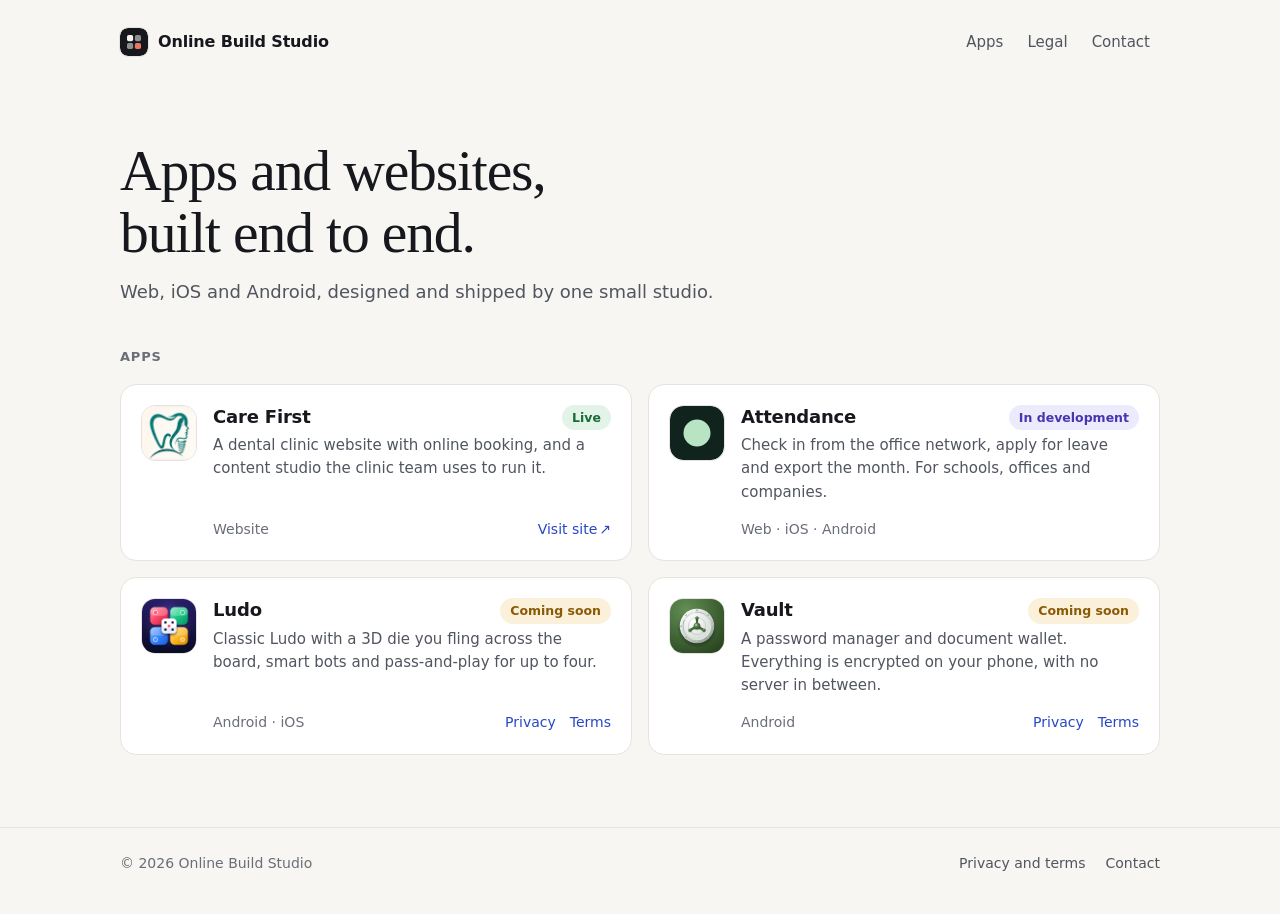
==== index.html @ 670f76e9 "Studio hub for onlinebuildstudio.com A static page (plain HTML and CSS, no build, light and dark) li" ====
<!doctype html>
<html lang="en">
<head>
  <meta charset="utf-8">
  <meta name="viewport" content="width=device-width, initial-scale=1">
  <title>Online Build Studio: apps and websites</title>
  <meta name="description" content="Web, iOS and Android apps designed and built end to end by Online Build Studio: Care First, Attendance, Ludo and Vault.">
  <link rel="canonical" href="https://onlinebuildstudio.com/">
  <link rel="icon" href="/assets/icons/favicon.svg" type="image/svg+xml">
  <link rel="stylesheet" href="/assets/css/site.css">
  <meta name="theme-color" content="#f7f6f2" media="(prefers-color-scheme: light)">
  <meta name="theme-color" content="#0f1114" media="(prefers-color-scheme: dark)">
  <meta property="og:type" content="website">
  <meta property="og:site_name" content="Online Build Studio">
  <meta property="og:title" content="Online Build Studio">
  <meta property="og:description" content="Apps and websites, built end to end.">
  <meta property="og:url" content="https://onlinebuildstudio.com/">
  <script type="application/ld+json">
  {"@context": "https://schema.org", "@type": "Organization", "name": "Online Build Studio", "url": "https://onlinebuildstudio.com/", "email": "ashish.srtha@gmail.com"}
  </script>
</head>
<body>
  <a class="skip" href="#main">Skip to content</a>

  <header class="site-header">
    <div class="wrap">
      <a class="brand" href="/"><img src="/assets/icons/favicon.svg" alt="" width="28" height="28">Online Build Studio</a>
      <nav aria-label="Main">
        <ul class="nav">
          <li><a href="#apps">Apps</a></li>
          <li><a href="https://legal.onlinebuildstudio.com/">Legal</a></li>
          <li><a href="mailto:ashish.srtha@gmail.com">Contact</a></li>
        </ul>
      </nav>
    </div>
  </header>

  <main id="main">
    <section class="hero wrap">
      <h1>Apps and websites, built end to end.</h1>
      <p>Web, iOS and Android, designed and shipped by one small studio.</p>
    </section>

    <section class="apps wrap" id="apps" aria-labelledby="apps-title">
      <h2 class="section-title" id="apps-title">Apps</h2>
      <ul class="grid">

        <li>
          <article class="card is-link">
            <div class="app-icon"><img src="/assets/icons/care-first.png" alt="" width="56" height="56"></div>
            <div class="card-body">
              <div class="card-head">
                <h3><a class="card-link" href="https://carefirst.onlinebuildstudio.com/">Care First</a></h3>
                <span class="status status-live">Live</span>
              </div>
              <p class="card-desc">A dental clinic website with online booking, and a content studio the clinic team uses to run it.</p>
              <div class="card-foot">
                <span class="platforms">Website</span>
                <span class="visit" aria-hidden="true">Visit site<span class="arrow">↗</span></span>
              </div>
            </div>
          </article>
        </li>

        <li>
          <article class="card">
            <div class="app-icon"><img src="/assets/icons/attendance.svg" alt="" width="56" height="56"></div>
            <div class="card-body">
              <div class="card-head">
                <h3>Attendance</h3>
                <span class="status status-dev">In development</span>
              </div>
              <p class="card-desc">Check in from the office network, apply for leave and export the month. For schools, offices and companies.</p>
              <div class="card-foot">
                <span class="platforms">Web · iOS · Android</span>
              </div>
            </div>
          </article>
        </li>

        <li>
          <article class="card">
            <div class="app-icon"><img src="/assets/icons/ludo.png" alt="" width="56" height="56"></div>
            <div class="card-body">
              <div class="card-head">
                <h3>Ludo</h3>
                <span class="status status-soon">Coming soon</span>
              </div>
              <p class="card-desc">Classic Ludo with a 3D die you fling across the board, smart bots and pass-and-play for up to four.</p>
              <div class="card-foot">
                <span class="platforms">Android · iOS</span>
                <span class="links"><a href="https://legal.onlinebuildstudio.com/ludo/privacy/">Privacy</a><a href="https://legal.onlinebuildstudio.com/ludo/terms/">Terms</a></span>
              </div>
            </div>
          </article>
        </li>

        <li>
          <article class="card">
            <div class="app-icon"><img src="/assets/icons/vault.svg" alt="" width="56" height="56"></div>
            <div class="card-body">
              <div class="card-head">
                <h3>Vault</h3>
                <span class="status status-soon">Coming soon</span>
              </div>
              <p class="card-desc">A password manager and document wallet. Everything is encrypted on your phone, with no server in between.</p>
              <div class="card-foot">
                <span class="platforms">Android</span>
                <span class="links"><a href="https://legal.onlinebuildstudio.com/vault/privacy/">Privacy</a><a href="https://legal.onlinebuildstudio.com/vault/terms/">Terms</a></span>
              </div>
            </div>
          </article>
        </li>

      </ul>
    </section>
  </main>

  <footer class="site-footer">
    <div class="wrap">
      <span>© 2026 Online Build Studio</span>
      <ul>
        <li><a href="https://legal.onlinebuildstudio.com/">Privacy and terms</a></li>
        <li><a href="mailto:ashish.srtha@gmail.com">Contact</a></li>
      </ul>
    </div>
  </footer>
</body>
</html>
---- assets/css/site.css ----
/* Online Build Studio. One stylesheet, no web fonts, no framework. Light and dark follow the system. */

:root {
  color-scheme: light dark;
  --bg: #f7f6f2;
  --surface: #ffffff;
  --text: #16181d;
  --text-2: #50555f;
  --text-3: #696e78;
  --border: #e5e3dc;
  --border-hover: #cfccc2;
  --accent: #2747c7;
  --live-bg: #e3f3e8;
  --live-fg: #1b6b3a;
  --soon-bg: #fbf0d9;
  --soon-fg: #8a5a07;
  --dev-bg: #eceafd;
  --dev-fg: #4636b0;
  --focus: 0 0 0 3px color-mix(in srgb, var(--accent) 35%, transparent);
  --radius: 16px;
  --sans: system-ui, -apple-system, "Segoe UI", Roboto, "Helvetica Neue", Arial, sans-serif;
  --serif: "Iowan Old Style", "Charter", "Bitstream Charter", "Sitka Text", Cambria, Georgia, serif;
}

@media (prefers-color-scheme: dark) {
  :root {
    --bg: #0f1114;
    --surface: #171a1f;
    --text: #eceef1;
    --text-2: #a9aeb8;
    --text-3: #868b95;
    --border: #262a31;
    --border-hover: #3a3f48;
    --accent: #8ea6ff;
    --live-bg: #13301f;
    --live-fg: #8fdcaa;
    --soon-bg: #33270f;
    --soon-fg: #f2c46b;
    --dev-bg: #221d47;
    --dev-fg: #b9b0ff;
  }
}

*, *::before, *::after { box-sizing: border-box; }

html { -webkit-text-size-adjust: 100%; }

body {
  margin: 0;
  background: var(--bg);
  color: var(--text);
  font: 16px/1.6 var(--sans);
  -webkit-font-smoothing: antialiased;
}

a { color: var(--accent); text-decoration: none; }
a:hover { text-decoration: underline; text-underline-offset: 3px; }
a:focus-visible { outline: none; box-shadow: var(--focus); border-radius: 6px; }

.skip {
  position: absolute; left: 16px; top: -48px; padding: 8px 12px;
  background: var(--surface); border: 1px solid var(--border); border-radius: 8px; z-index: 2;
}
.skip:focus { top: 12px; }

.wrap { width: min(1040px, 100% - 32px); margin-inline: auto; }

/* Header */
.site-header { padding-block: 24px; }
.site-header .wrap { display: flex; align-items: center; justify-content: space-between; gap: 16px; }
.brand { display: inline-flex; align-items: center; gap: 10px; color: var(--text); font-weight: 600; letter-spacing: -0.01em; }
.brand:hover { text-decoration: none; }
.brand { white-space: nowrap; }
.brand img { width: 28px; height: 28px; border-radius: 8px; outline: 1px solid var(--border); }
.nav { display: flex; gap: 4px; margin: 0; padding: 0; list-style: none; }
.nav a { display: block; padding: 6px 10px; color: var(--text-2); font-size: 15px; border-radius: 8px; }
.nav a:hover { color: var(--text); background: color-mix(in srgb, var(--text) 6%, transparent); text-decoration: none; }

/* Hero */
.hero { padding-block: 56px 40px; }
.hero h1 {
  margin: 0 0 14px; max-width: 16ch;
  font: 400 clamp(2.25rem, 1.6rem + 3vw, 3.6rem)/1.08 var(--serif);
  letter-spacing: -0.02em;
}
.hero p { margin: 0; max-width: 56ch; text-wrap: pretty; color: var(--text-2); font-size: 1.125rem; }

/* App grid */
.apps { padding-bottom: 72px; }
.section-title { margin: 0 0 16px; font-size: 13px; font-weight: 600; letter-spacing: 0.06em; text-transform: uppercase; color: var(--text-3); }
.grid { display: grid; grid-template-columns: repeat(auto-fill, minmax(min(100%, 440px), 1fr)); gap: 16px; margin: 0; padding: 0; list-style: none; }

.card {
  position: relative; display: flex; gap: 16px; height: 100%;
  padding: 20px; background: var(--surface);
  border: 1px solid var(--border); border-radius: var(--radius);
  transition: border-color .15s ease, transform .15s ease;
}
.card.is-link:hover { border-color: var(--border-hover); transform: translateY(-2px); }
.card.is-link:has(.card-link:focus-visible) { box-shadow: var(--focus); }
@media (prefers-reduced-motion: reduce) { .card { transition: none; } .card.is-link:hover { transform: none; } }

.app-icon { flex: none; width: 56px; height: 56px; border-radius: 14px; overflow: hidden; border: 1px solid var(--border); }
.app-icon img { display: block; width: 100%; height: 100%; object-fit: cover; }

.card-body { display: flex; flex-direction: column; flex: 1; min-width: 0; }
.card-head { display: flex; align-items: flex-start; justify-content: space-between; gap: 12px; }
.card h3 { margin: 0; font-size: 1.125rem; font-weight: 600; letter-spacing: -0.01em; line-height: 1.35; }
.card-link { color: inherit; }
.card-link:hover { text-decoration: none; }
.card-link:focus-visible { box-shadow: none; }
/* Stretch the main link over the card, keeping secondary links clickable above it. */
.card-link::after { content: ""; position: absolute; inset: 0; border-radius: var(--radius); }
.card-desc { margin: 4px 0 14px; color: var(--text-2); font-size: 15px; line-height: 1.55; }

.card-foot { display: flex; flex-wrap: wrap; align-items: center; justify-content: space-between; gap: 6px 16px; margin-top: auto; font-size: 14px; }
.platforms { color: var(--text-3); }
.links { display: flex; flex-wrap: wrap; gap: 4px 14px; }
.links a { position: relative; z-index: 1; font-weight: 500; }
.visit { color: var(--accent); font-weight: 500; }
.arrow { display: inline-block; margin-left: 2px; transition: transform .15s ease; }
.card.is-link:hover .arrow { transform: translate(2px, -2px); }

.status { flex: none; padding: 2px 10px; border-radius: 999px; font-size: 12.5px; font-weight: 600; line-height: 1.7; white-space: nowrap; }
.status-live { background: var(--live-bg); color: var(--live-fg); }
.status-soon { background: var(--soon-bg); color: var(--soon-fg); }
.status-dev { background: var(--dev-bg); color: var(--dev-fg); }

/* Footer */
.site-footer { border-top: 1px solid var(--border); padding-block: 24px 40px; color: var(--text-3); font-size: 14px; }
.site-footer .wrap { display: flex; flex-wrap: wrap; justify-content: space-between; gap: 8px 24px; }
.site-footer ul { display: flex; flex-wrap: wrap; gap: 4px 20px; margin: 0; padding: 0; list-style: none; }
.site-footer a { color: var(--text-2); }

/* 404 and redirect pages */
.notice { padding-block: 96px; }
.notice h1 { margin: 0 0 12px; font: 400 2.25rem/1.15 var(--serif); letter-spacing: -0.02em; }
.notice p { margin: 0 0 8px; color: var(--text-2); }

@media (max-width: 560px) {
  .site-header { padding-block: 16px; }
  .site-header .wrap { gap: 8px; }
  .nav { gap: 0; margin-right: -8px; }
  .nav a { padding: 6px 8px; font-size: 14px; }
  .hero { padding-block: 32px 28px; }
  .card { padding: 16px; gap: 14px; }
  .app-icon { width: 48px; height: 48px; border-radius: 12px; }
}
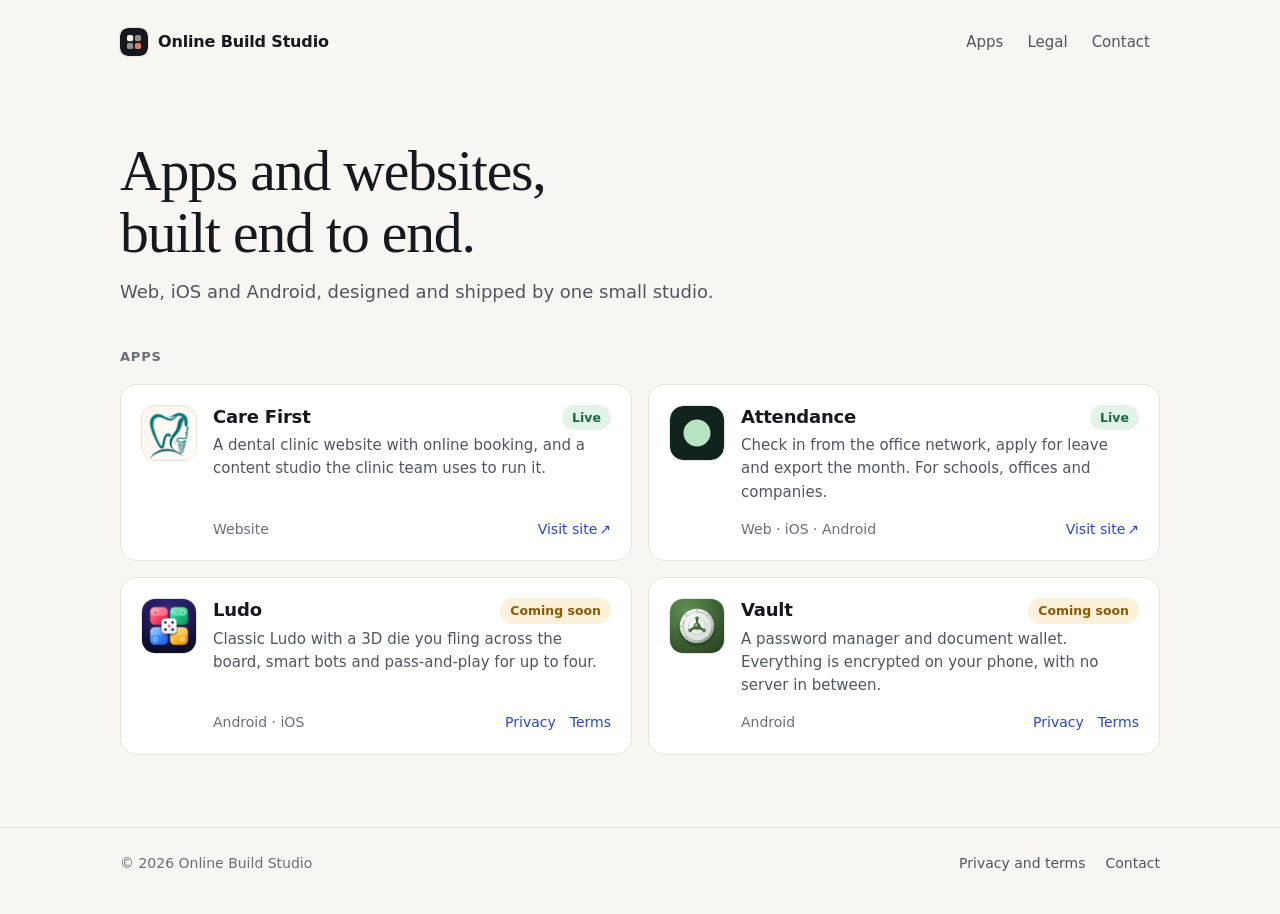
==== commit aff06c56: "Link Legal to legal.onlinebuildstudio.com; Attendance is live - Every Legal link (header, footer, Lu" ====
--- a/index.html
+++ b/index.html
@@ -63,16 +63,17 @@
         </li>
 
         <li>
-          <article class="card">
+          <article class="card is-link">
             <div class="app-icon"><img src="/assets/icons/attendance.svg" alt="" width="56" height="56"></div>
             <div class="card-body">
               <div class="card-head">
-                <h3>Attendance</h3>
-                <span class="status status-dev">In development</span>
+                <h3><a class="card-link" href="https://attendance.onlinebuildstudio.com/">Attendance</a></h3>
+                <span class="status status-live">Live</span>
               </div>
               <p class="card-desc">Check in from the office network, apply for leave and export the month. For schools, offices and companies.</p>
               <div class="card-foot">
                 <span class="platforms">Web · iOS · Android</span>
+                <span class="visit" aria-hidden="true">Visit site<span class="arrow">↗</span></span>
               </div>
             </div>
           </article>
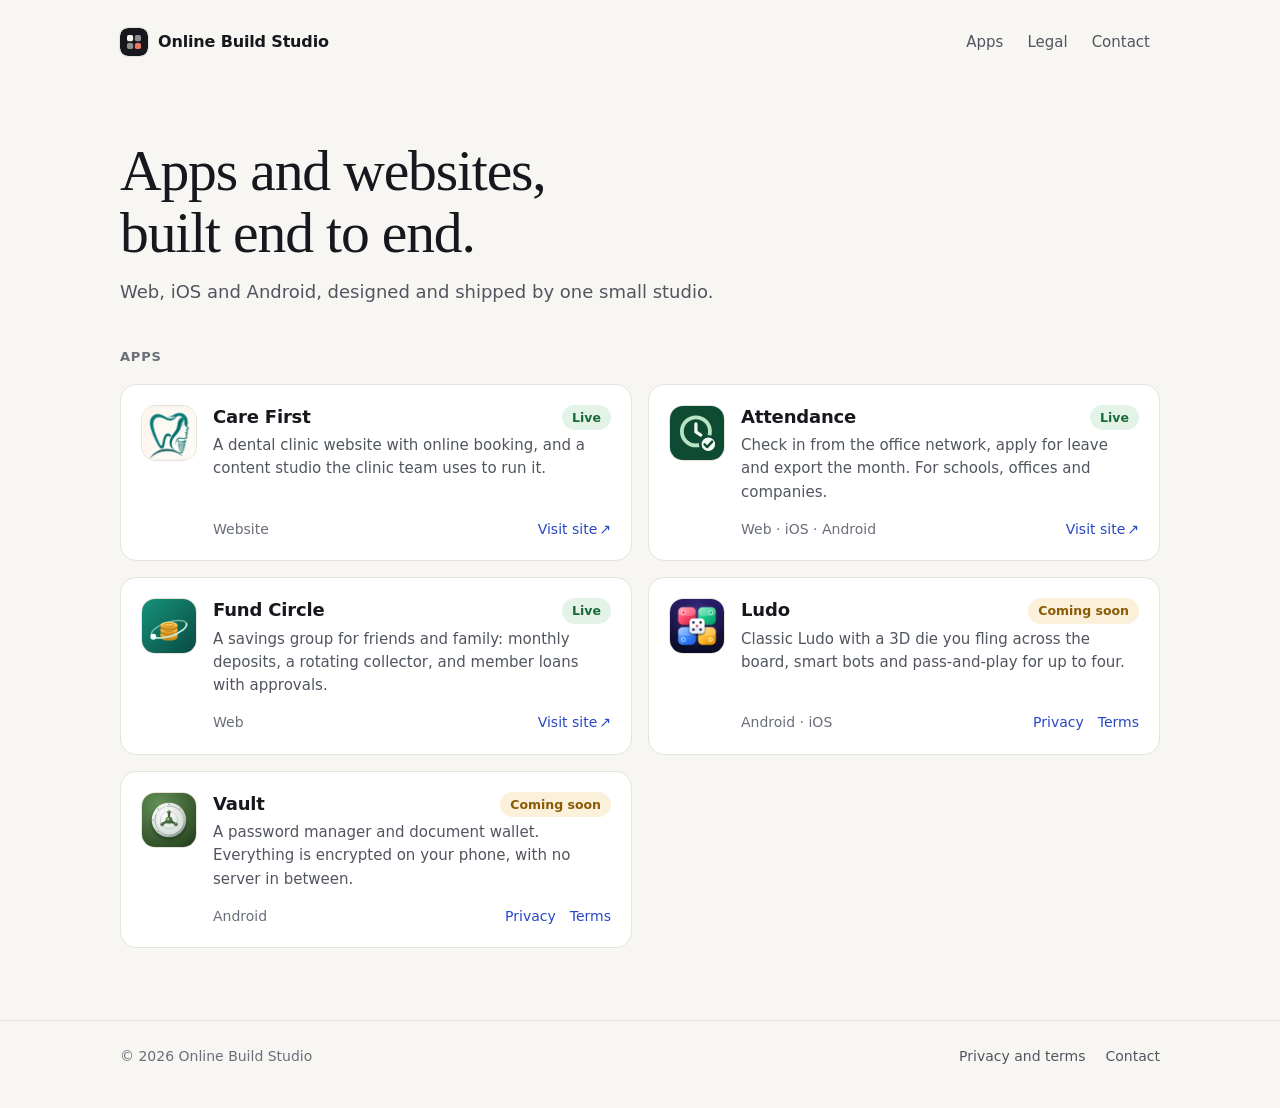
==== commit 071cd8f4: "Add Fund Circle; new Attendance icon - New clock-and-check Attendance icon (was a plain dot), cache-" ====
--- a/index.html
+++ b/index.html
@@ -4,7 +4,7 @@
   <meta charset="utf-8">
   <meta name="viewport" content="width=device-width, initial-scale=1">
   <title>Online Build Studio: apps and websites</title>
-  <meta name="description" content="Web, iOS and Android apps designed and built end to end by Online Build Studio: Care First, Attendance, Ludo and Vault.">
+  <meta name="description" content="Web, iOS and Android apps designed and built end to end by Online Build Studio: Care First, Attendance, Fund Circle, Ludo and Vault.">
   <link rel="canonical" href="https://onlinebuildstudio.com/">
   <link rel="icon" href="/assets/icons/favicon.svg" type="image/svg+xml">
   <link rel="stylesheet" href="/assets/css/site.css">
@@ -64,7 +64,7 @@
 
         <li>
           <article class="card is-link">
-            <div class="app-icon"><img src="/assets/icons/attendance.svg" alt="" width="56" height="56"></div>
+            <div class="app-icon"><img src="/assets/icons/attendance.svg?v=2" alt="" width="56" height="56"></div>
             <div class="card-body">
               <div class="card-head">
                 <h3><a class="card-link" href="https://attendance.onlinebuildstudio.com/">Attendance</a></h3>
@@ -73,6 +73,23 @@
               <p class="card-desc">Check in from the office network, apply for leave and export the month. For schools, offices and companies.</p>
               <div class="card-foot">
                 <span class="platforms">Web · iOS · Android</span>
+                <span class="visit" aria-hidden="true">Visit site<span class="arrow">↗</span></span>
+              </div>
+            </div>
+          </article>
+        </li>
+
+        <li>
+          <article class="card is-link">
+            <div class="app-icon"><img src="/assets/icons/fund-circle.svg" alt="" width="56" height="56"></div>
+            <div class="card-body">
+              <div class="card-head">
+                <h3><a class="card-link" href="https://fund.onlinebuildstudio.com/">Fund Circle</a></h3>
+                <span class="status status-live">Live</span>
+              </div>
+              <p class="card-desc">A savings group for friends and family: monthly deposits, a rotating collector, and member loans with approvals.</p>
+              <div class="card-foot">
+                <span class="platforms">Web</span>
                 <span class="visit" aria-hidden="true">Visit site<span class="arrow">↗</span></span>
               </div>
             </div>
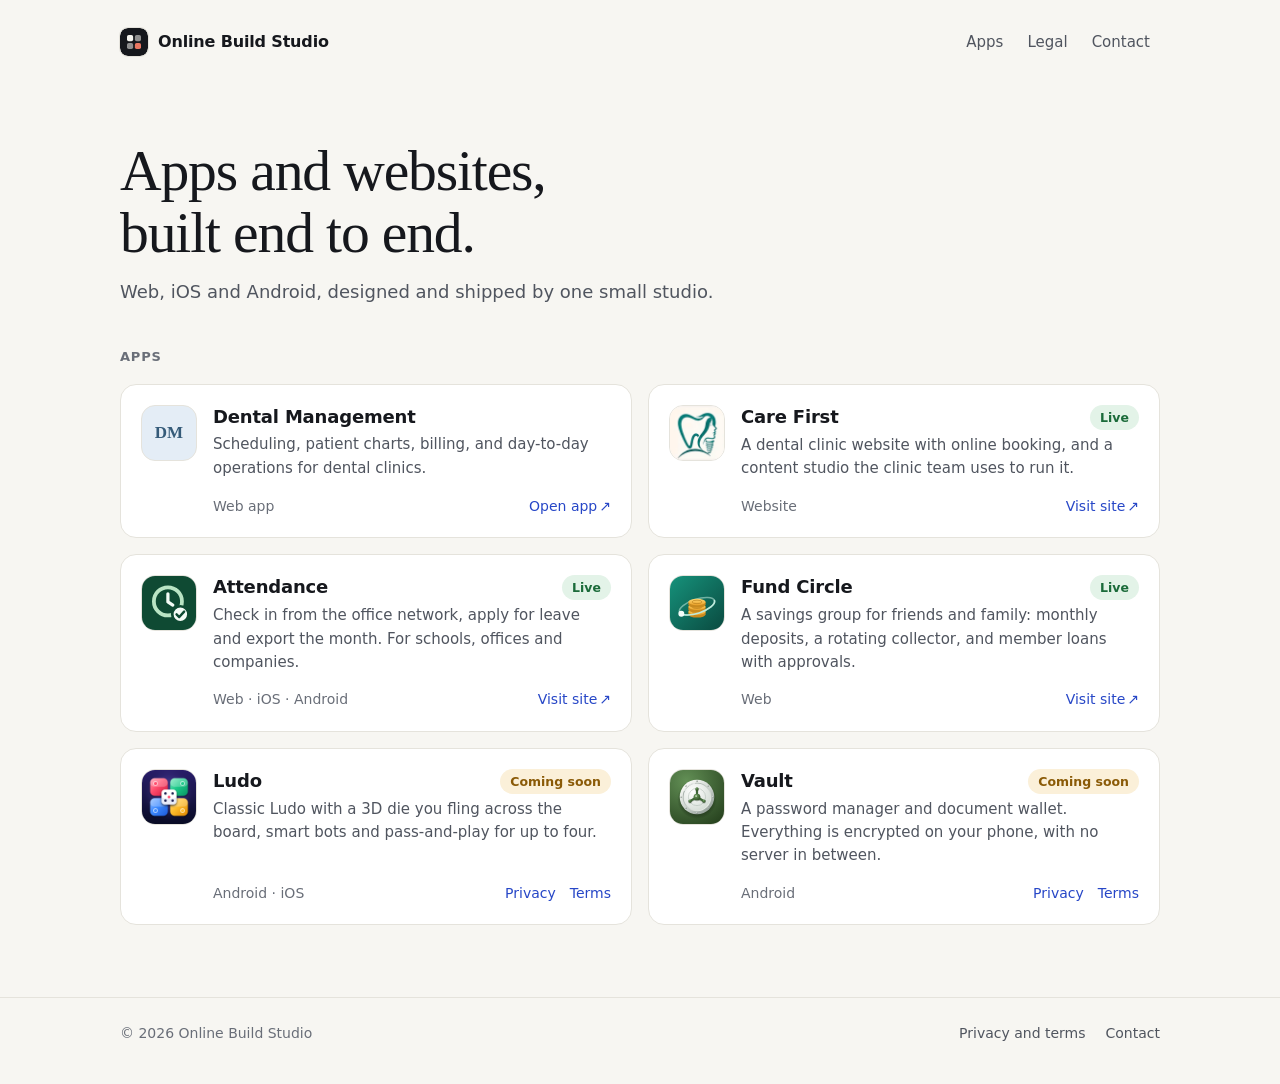
==== commit 87b86ca1: "Link Dental Management and add production workflow" ====
--- a/index.html
+++ b/index.html
@@ -4,7 +4,7 @@
   <meta charset="utf-8">
   <meta name="viewport" content="width=device-width, initial-scale=1">
   <title>Online Build Studio: apps and websites</title>
-  <meta name="description" content="Web, iOS and Android apps designed and built end to end by Online Build Studio: Care First, Attendance, Fund Circle, Ludo and Vault.">
+  <meta name="description" content="Web, iOS and Android apps designed and built end to end by Online Build Studio: Dental Management, Care First, Attendance, Fund Circle, Ludo and Vault.">
   <link rel="canonical" href="https://onlinebuildstudio.com/">
   <link rel="icon" href="/assets/icons/favicon.svg" type="image/svg+xml">
   <link rel="stylesheet" href="/assets/css/site.css">
@@ -44,6 +44,22 @@
     <section class="apps wrap" id="apps" aria-labelledby="apps-title">
       <h2 class="section-title" id="apps-title">Apps</h2>
       <ul class="grid">
+
+        <li>
+          <article class="card is-link">
+            <div class="app-icon app-icon-dental-management" aria-hidden="true">DM</div>
+            <div class="card-body">
+              <div class="card-head">
+                <h3><a class="card-link" href="https://dental.onlinebuildstudio.com/">Dental Management</a></h3>
+              </div>
+              <p class="card-desc">Scheduling, patient charts, billing, and day-to-day operations for dental clinics.</p>
+              <div class="card-foot">
+                <span class="platforms">Web app</span>
+                <span class="visit" aria-hidden="true">Open app<span class="arrow">↗</span></span>
+              </div>
+            </div>
+          </article>
+        </li>
 
         <li>
           <article class="card is-link">
@@ -114,11 +130,11 @@
         </li>
 
         <li>
-          <article class="card">
+          <article class="card is-link">
             <div class="app-icon"><img src="/assets/icons/vault.svg" alt="" width="56" height="56"></div>
             <div class="card-body">
               <div class="card-head">
-                <h3>Vault</h3>
+                <h3><a class="card-link" href="https://legal.onlinebuildstudio.com/vault/">Vault</a></h3>
                 <span class="status status-soon">Coming soon</span>
               </div>
               <p class="card-desc">A password manager and document wallet. Everything is encrypted on your phone, with no server in between.</p>
--- a/assets/css/site.css
+++ b/assets/css/site.css
@@ -102,6 +102,7 @@
 
 .app-icon { flex: none; width: 56px; height: 56px; border-radius: 14px; overflow: hidden; border: 1px solid var(--border); }
 .app-icon img { display: block; width: 100%; height: 100%; object-fit: cover; }
+.app-icon-dental-management { display: grid; place-items: center; background: #e4edf6; color: #355b79; font: 600 17px Georgia, serif; }
 
 .card-body { display: flex; flex-direction: column; flex: 1; min-width: 0; }
 .card-head { display: flex; align-items: flex-start; justify-content: space-between; gap: 12px; }
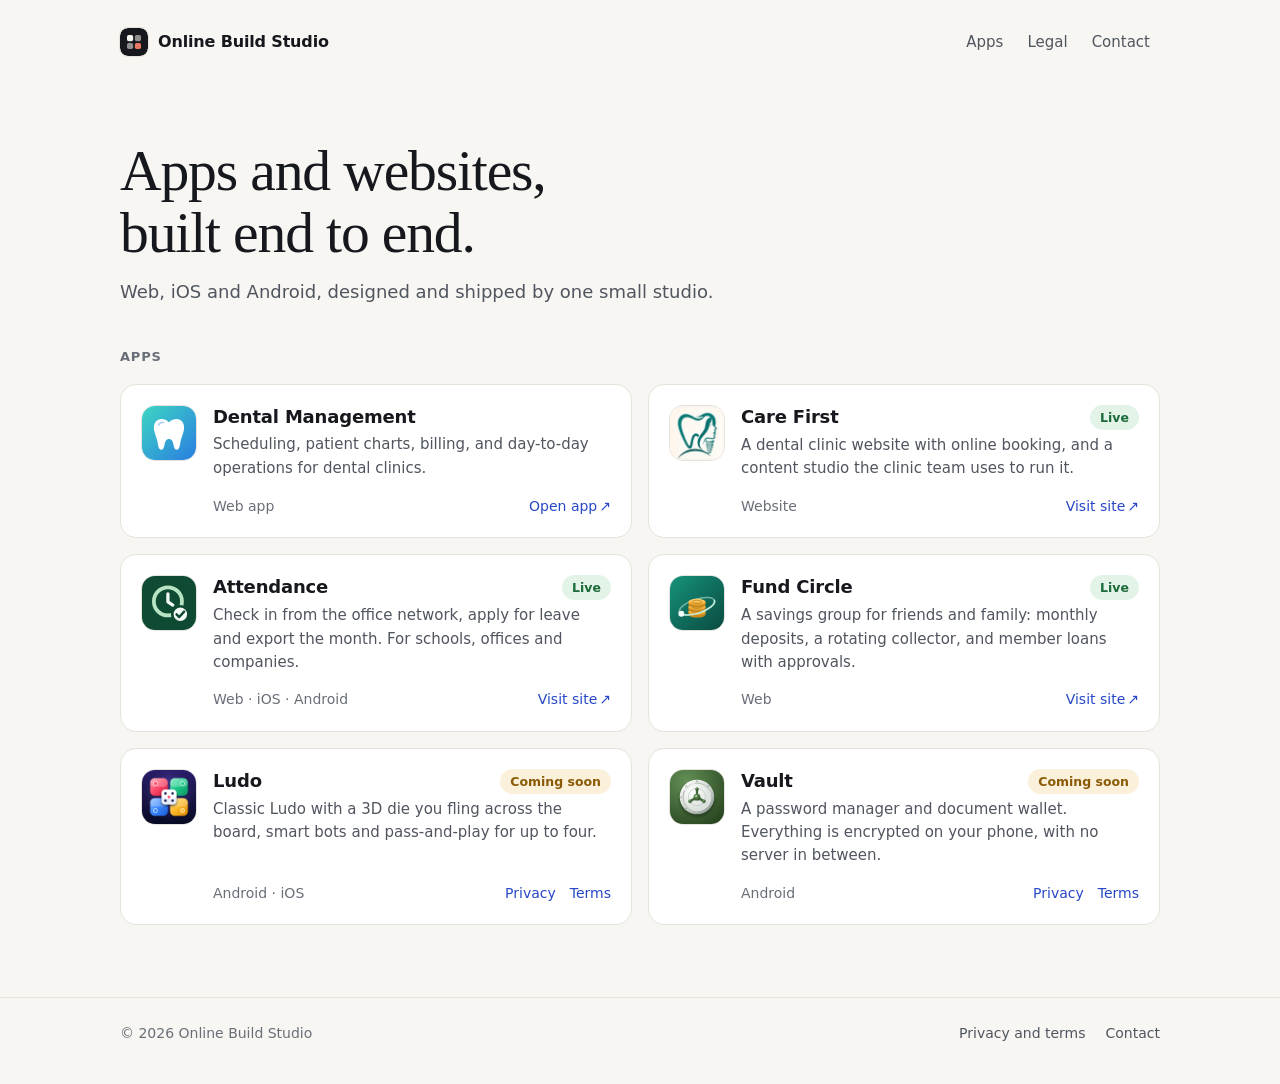
==== commit 9f2bb96f: "Use the Dental Management app icon on its card Replaces the DM text tile with the app's own icon.  C" ====
--- a/index.html
+++ b/index.html
@@ -47,7 +47,7 @@
 
         <li>
           <article class="card is-link">
-            <div class="app-icon app-icon-dental-management" aria-hidden="true">DM</div>
+            <div class="app-icon"><img src="/assets/icons/dental-management.svg" alt="" width="56" height="56"></div>
             <div class="card-body">
               <div class="card-head">
                 <h3><a class="card-link" href="https://dental.onlinebuildstudio.com/">Dental Management</a></h3>
--- a/assets/css/site.css
+++ b/assets/css/site.css
@@ -102,7 +102,6 @@
 
 .app-icon { flex: none; width: 56px; height: 56px; border-radius: 14px; overflow: hidden; border: 1px solid var(--border); }
 .app-icon img { display: block; width: 100%; height: 100%; object-fit: cover; }
-.app-icon-dental-management { display: grid; place-items: center; background: #e4edf6; color: #355b79; font: 600 17px Georgia, serif; }
 
 .card-body { display: flex; flex-direction: column; flex: 1; min-width: 0; }
 .card-head { display: flex; align-items: flex-start; justify-content: space-between; gap: 12px; }
